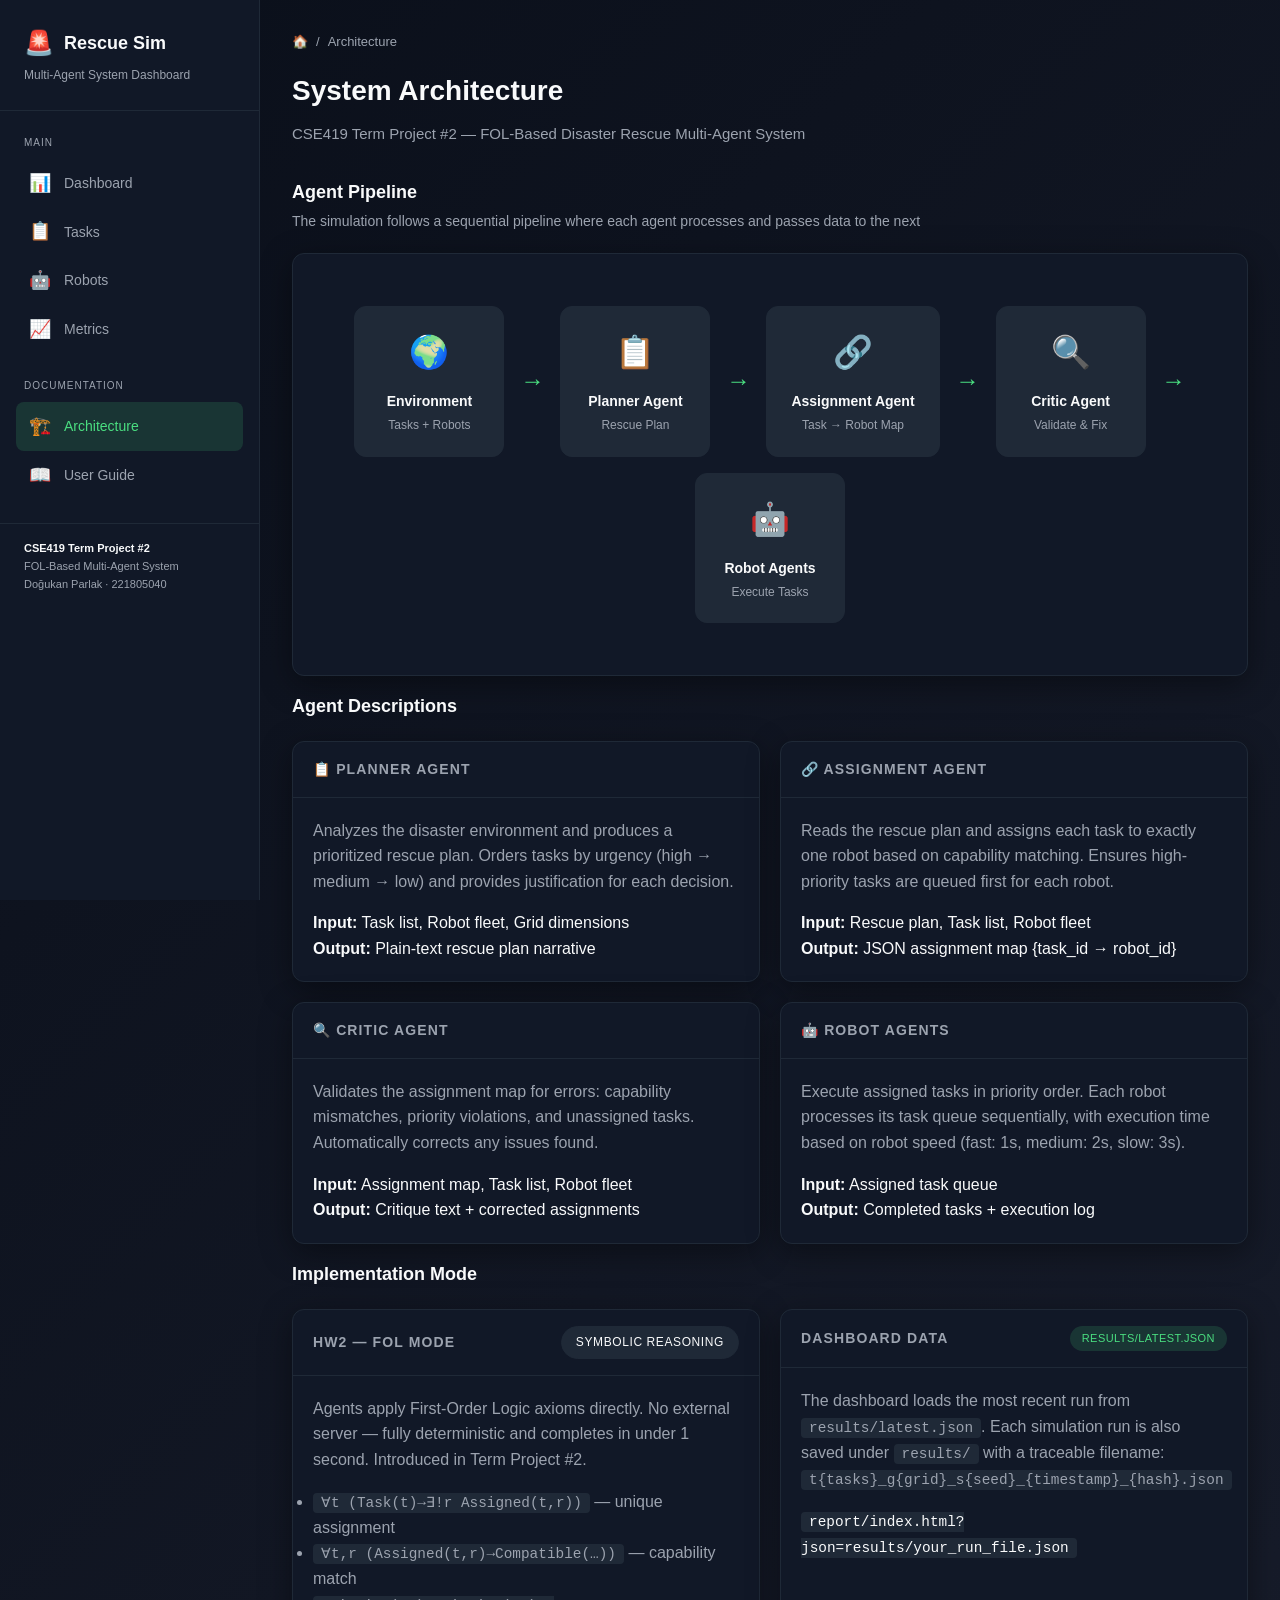
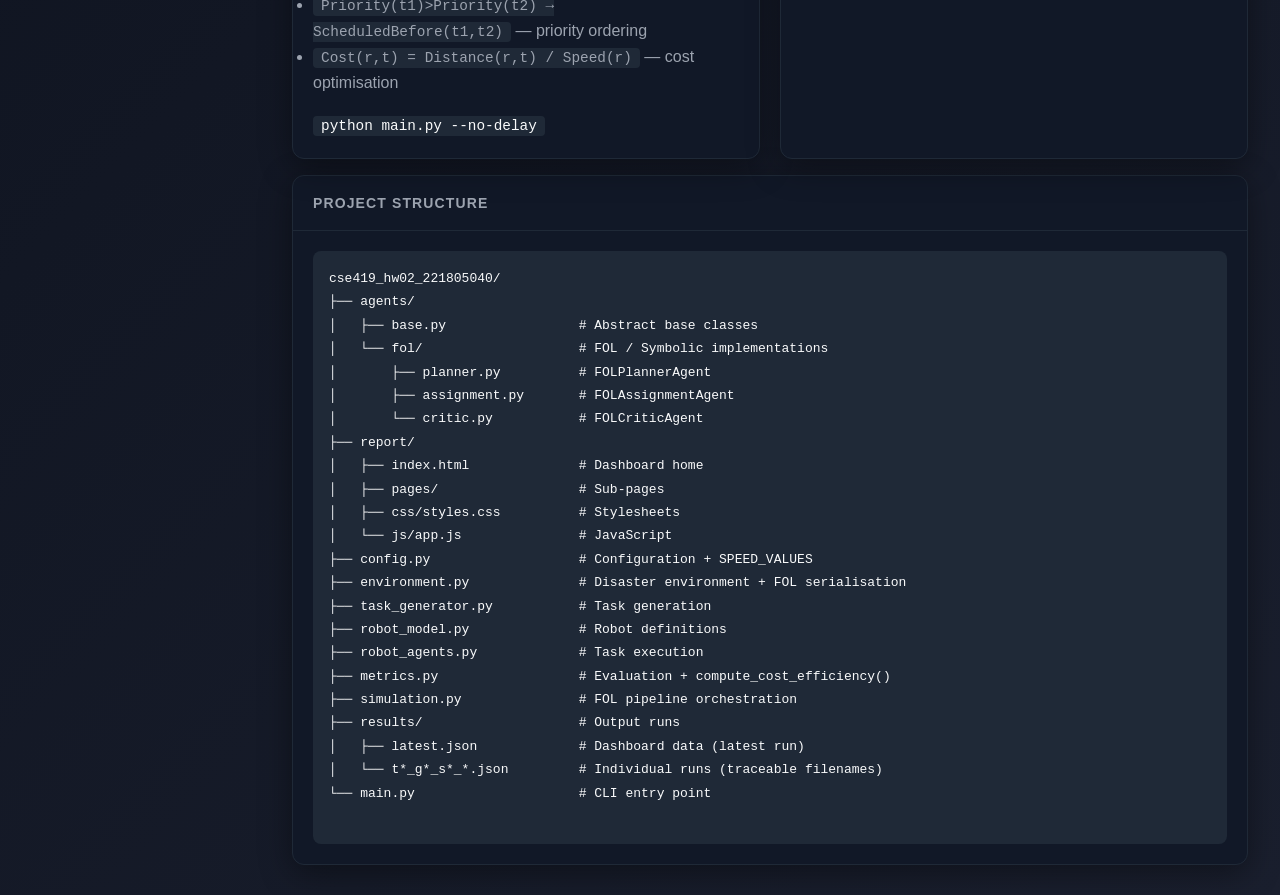
==== report/pages/architecture.html @ d0f4041a "Update: Chrome language settings and window size" ====
<!DOCTYPE html>
<html lang="en">
<head>
  <meta charset="UTF-8">
  <meta name="viewport" content="width=device-width, initial-scale=1.0">
  <title>Architecture — CSE419 Term Project #2</title>
  <link rel="stylesheet" href="../css/styles.css">
</head>
<body>
  <div class="layout">
    <!-- Sidebar Navigation -->
    <aside class="sidebar">
      <div class="sidebar-brand">
        <h1><span class="icon">🚨</span> Rescue Sim</h1>
        <p>Multi-Agent System Dashboard</p>
      </div>

      <nav class="nav-section">
        <div class="nav-section-title">Main</div>
        <a href="../index.html" class="nav-link">
          <span class="icon">📊</span> Dashboard
        </a>
        <a href="tasks.html" class="nav-link">
          <span class="icon">📋</span> Tasks
        </a>
        <a href="robots.html" class="nav-link">
          <span class="icon">🤖</span> Robots
        </a>
        <a href="metrics.html" class="nav-link">
          <span class="icon">📈</span> Metrics
        </a>
      </nav>

      <nav class="nav-section">
        <div class="nav-section-title">Documentation</div>
        <a href="architecture.html" class="nav-link active">
          <span class="icon">🏗️</span> Architecture
        </a>
        <a href="guide.html" class="nav-link">
          <span class="icon">📖</span> User Guide
        </a>
      </nav>

      <div style="padding: 16px 24px; border-top: 1px solid var(--border); margin-top: auto;">
        <p style="font-size: 11px; color: var(--muted); line-height: 1.6;">
          <strong style="color: var(--text);">CSE419 Term Project #2</strong><br>
          FOL-Based Multi-Agent System<br>
          Doğukan Parlak · 221805040
        </p>
      </div>
    </aside>

    <!-- Main Content -->
    <main class="main-content">
      <div class="container">
        <!-- Page Header -->
        <div class="page-header">
          <div class="breadcrumb">
            <a href="../index.html">🏠</a>
            <span>/</span>
            <span>Architecture</span>
          </div>
          <h1>System Architecture</h1>
          <p>CSE419 Term Project #2 — FOL-Based Disaster Rescue Multi-Agent System</p>
        </div>

        <!-- Pipeline Overview -->
        <div class="section-header">
          <h2>Agent Pipeline</h2>
          <p>The simulation follows a sequential pipeline where each agent processes and passes data to the next</p>
        </div>

        <div class="card mb-4">
          <div class="card-body">
            <div class="flow-diagram">
              <div class="flow-step">
                <div class="icon">🌍</div>
                <h4>Environment</h4>
                <p>Tasks + Robots</p>
              </div>
              <div class="flow-arrow">→</div>
              <div class="flow-step">
                <div class="icon">📋</div>
                <h4>Planner Agent</h4>
                <p>Rescue Plan</p>
              </div>
              <div class="flow-arrow">→</div>
              <div class="flow-step">
                <div class="icon">🔗</div>
                <h4>Assignment Agent</h4>
                <p>Task → Robot Map</p>
              </div>
              <div class="flow-arrow">→</div>
              <div class="flow-step">
                <div class="icon">🔍</div>
                <h4>Critic Agent</h4>
                <p>Validate & Fix</p>
              </div>
              <div class="flow-arrow">→</div>
              <div class="flow-step">
                <div class="icon">🤖</div>
                <h4>Robot Agents</h4>
                <p>Execute Tasks</p>
              </div>
            </div>
          </div>
        </div>

        <!-- Agent Descriptions -->
        <div class="section-header">
          <h2>Agent Descriptions</h2>
        </div>

        <div class="grid mb-4">
          <div class="card">
            <div class="card-header">
              <h2>📋 Planner Agent</h2>
            </div>
            <div class="card-body">
              <p class="text-muted">
                Analyzes the disaster environment and produces a prioritized rescue plan.
                Orders tasks by urgency (high → medium → low) and provides justification
                for each decision.
              </p>
              <div class="mt-4">
                <strong>Input:</strong> Task list, Robot fleet, Grid dimensions<br>
                <strong>Output:</strong> Plain-text rescue plan narrative
              </div>
            </div>
          </div>

          <div class="card">
            <div class="card-header">
              <h2>🔗 Assignment Agent</h2>
            </div>
            <div class="card-body">
              <p class="text-muted">
                Reads the rescue plan and assigns each task to exactly one robot
                based on capability matching. Ensures high-priority tasks are
                queued first for each robot.
              </p>
              <div class="mt-4">
                <strong>Input:</strong> Rescue plan, Task list, Robot fleet<br>
                <strong>Output:</strong> JSON assignment map {task_id → robot_id}
              </div>
            </div>
          </div>

          <div class="card">
            <div class="card-header">
              <h2>🔍 Critic Agent</h2>
            </div>
            <div class="card-body">
              <p class="text-muted">
                Validates the assignment map for errors: capability mismatches,
                priority violations, and unassigned tasks. Automatically corrects
                any issues found.
              </p>
              <div class="mt-4">
                <strong>Input:</strong> Assignment map, Task list, Robot fleet<br>
                <strong>Output:</strong> Critique text + corrected assignments
              </div>
            </div>
          </div>

          <div class="card">
            <div class="card-header">
              <h2>🤖 Robot Agents</h2>
            </div>
            <div class="card-body">
              <p class="text-muted">
                Execute assigned tasks in priority order. Each robot processes
                its task queue sequentially, with execution time based on
                robot speed (fast: 1s, medium: 2s, slow: 3s).
              </p>
              <div class="mt-4">
                <strong>Input:</strong> Assigned task queue<br>
                <strong>Output:</strong> Completed tasks + execution log
              </div>
            </div>
          </div>
        </div>

        <!-- Implementation Mode -->
        <div class="section-header">
          <h2>Implementation Mode</h2>
        </div>

        <div class="grid mb-4">
          <div class="card">
            <div class="card-header">
              <h2>HW2 — FOL Mode</h2>
              <span class="pill">Symbolic Reasoning</span>
            </div>
            <div class="card-body">
              <p class="text-muted mb-4">
                Agents apply First-Order Logic axioms directly. No external server — fully
                deterministic and completes in under 1 second. Introduced in Term Project #2.
              </p>
              <ul class="text-muted">
                <li><code>&#x2200;t (Task(t)&#x2192;&#x2203;!r Assigned(t,r))</code> — unique assignment</li>
                <li><code>&#x2200;t,r (Assigned(t,r)&#x2192;Compatible(&#x2026;))</code> — capability match</li>
                <li><code>Priority(t1)&gt;Priority(t2) &#x2192; ScheduledBefore(t1,t2)</code> — priority ordering</li>
                <li><code>Cost(r,t) = Distance(r,t) / Speed(r)</code> — cost optimisation</li>
              </ul>
              <div class="mt-4">
                <code>python main.py --no-delay</code>
              </div>
            </div>
          </div>

          <div class="card">
            <div class="card-header">
              <h2>Dashboard Data</h2>
              <span class="tag tag-success">results/latest.json</span>
            </div>
            <div class="card-body">
              <p class="text-muted mb-4">
                The dashboard loads the most recent run from <code>results/latest.json</code>.
                Each simulation run is also saved under <code>results/</code> with a traceable filename:
                <code>t{tasks}_g{grid}_s{seed}_{timestamp}_{hash}.json</code>
              </p>
              <div class="mt-4">
                <code>report/index.html?json=results/your_run_file.json</code>
              </div>
            </div>
          </div>
        </div>

        <!-- File Structure -->
        <div class="card">
          <div class="card-header">
            <h2>Project Structure</h2>
          </div>
          <div class="card-body">
            <pre style="background: var(--panel-light); padding: 16px; border-radius: 8px; overflow-x: auto; font-size: 13px; line-height: 1.8;">
cse419_hw02_221805040/
├── agents/
│   ├── base.py                 # Abstract base classes
│   └── fol/                    # FOL / Symbolic implementations
│       ├── planner.py          # FOLPlannerAgent
│       ├── assignment.py       # FOLAssignmentAgent
│       └── critic.py           # FOLCriticAgent
├── report/
│   ├── index.html              # Dashboard home
│   ├── pages/                  # Sub-pages
│   ├── css/styles.css          # Stylesheets
│   └── js/app.js               # JavaScript
├── config.py                   # Configuration + SPEED_VALUES
├── environment.py              # Disaster environment + FOL serialisation
├── task_generator.py           # Task generation
├── robot_model.py              # Robot definitions
├── robot_agents.py             # Task execution
├── metrics.py                  # Evaluation + compute_cost_efficiency()
├── simulation.py               # FOL pipeline orchestration
├── results/                    # Output runs
│   ├── latest.json             # Dashboard data (latest run)
│   └── t*_g*_s*_*.json         # Individual runs (traceable filenames)
└── main.py                     # CLI entry point
            </pre>
          </div>
        </div>
      </div>
    </main>
  </div>

  <script src="../js/app.js"></script>
  <script>Dashboard.initPage();</script>
</body>
</html>
---- report/css/styles.css ----
/*
 * Disaster Rescue Multi-Agent System — Dashboard Styles
 * ======================================================
 */

/* ── CSS Variables ─────────────────────────────────────────────────────────── */
:root {
  --bg: #0a0f1a;
  --bg-gradient: linear-gradient(135deg, #0a0f1a 0%, #1a1f2e 100%);
  --panel: #111827;
  --panel-light: #1f2937;
  --accent: #4ade80;
  --accent-soft: rgba(74, 222, 128, 0.15);
  --accent-hover: #22c55e;
  --text: #f9fafb;
  --muted: #9ca3af;
  --border: #1f2937;
  --danger: #fb7185;
  --warning: #fcd34d;
  --info: #38bdf8;
  --radius: 12px;
  --radius-sm: 8px;
  --shadow: 0 8px 32px rgba(0, 0, 0, 0.4);
  --transition: all 0.3s cubic-bezier(0.4, 0, 0.2, 1);
}

/* ── Reset & Base ──────────────────────────────────────────────────────────── */
* {
  box-sizing: border-box;
  margin: 0;
  padding: 0;
}

body {
  font-family: -apple-system, BlinkMacSystemFont, "Segoe UI", Roboto, "Helvetica Neue", Arial, sans-serif;
  background: var(--bg-gradient);
  color: var(--text);
  min-height: 100vh;
  line-height: 1.6;
}

a {
  color: var(--accent);
  text-decoration: none;
  transition: var(--transition);
}

a:hover {
  color: var(--accent-hover);
}

code {
  background: var(--panel-light);
  padding: 2px 8px;
  border-radius: 4px;
  font-family: "Fira Code", "Consolas", monospace;
  font-size: 0.9em;
}

/* ── Layout ────────────────────────────────────────────────────────────────── */
.layout {
  display: flex;
  min-height: 100vh;
}

.sidebar {
  width: 260px;
  background: var(--panel);
  border-right: 1px solid var(--border);
  padding: 24px 0;
  position: fixed;
  height: 100vh;
  overflow-y: auto;
}

.main-content {
  flex: 1;
  margin-left: 260px;
  padding: 32px;
}

.container {
  max-width: 1200px;
  margin: 0 auto;
}

/* ── Sidebar Navigation ────────────────────────────────────────────────────── */
.sidebar-brand {
  padding: 0 24px 24px;
  border-bottom: 1px solid var(--border);
  margin-bottom: 24px;
}

.sidebar-brand h1 {
  font-size: 18px;
  font-weight: 600;
  margin-bottom: 4px;
  display: flex;
  align-items: center;
  gap: 10px;
}

.sidebar-brand h1 .icon {
  font-size: 24px;
}

.sidebar-brand p {
  font-size: 12px;
  color: var(--muted);
}

.nav-section {
  padding: 0 16px;
  margin-bottom: 24px;
}

.nav-section-title {
  font-size: 10px;
  text-transform: uppercase;
  letter-spacing: 0.1em;
  color: var(--muted);
  padding: 0 8px;
  margin-bottom: 8px;
}

.nav-link {
  display: flex;
  align-items: center;
  gap: 12px;
  padding: 10px 12px;
  border-radius: var(--radius-sm);
  color: var(--muted);
  font-size: 14px;
  transition: var(--transition);
}

.nav-link:hover {
  background: var(--panel-light);
  color: var(--text);
}

.nav-link.active {
  background: var(--accent-soft);
  color: var(--accent);
}

.nav-link .icon {
  font-size: 18px;
  width: 24px;
  text-align: center;
}

/* ── Page Header ───────────────────────────────────────────────────────────── */
.page-header {
  margin-bottom: 32px;
}

.page-header h1 {
  font-size: 28px;
  font-weight: 600;
  margin-bottom: 8px;
}

.page-header p {
  color: var(--muted);
  font-size: 15px;
}

.breadcrumb {
  display: flex;
  align-items: center;
  gap: 8px;
  font-size: 13px;
  color: var(--muted);
  margin-bottom: 16px;
}

.breadcrumb a {
  color: var(--muted);
}

.breadcrumb a:hover {
  color: var(--accent);
}

/* ── Status Bar ────────────────────────────────────────────────────────────── */
.status-bar {
  display: flex;
  gap: 12px;
  flex-wrap: wrap;
  margin-bottom: 24px;
}

.pill {
  display: inline-flex;
  align-items: center;
  gap: 6px;
  padding: 6px 14px;
  border-radius: 999px;
  font-size: 12px;
  font-weight: 500;
  text-transform: uppercase;
  letter-spacing: 0.05em;
  background: var(--panel-light);
  border: 1px solid var(--border);
}

.pill-config {
  background: rgba(99, 102, 241, 0.1);
  border-color: rgba(99, 102, 241, 0.3);
  color: #a5b4fc;
}

.pill-accent {
  background: var(--accent-soft);
  border-color: rgba(74, 222, 128, 0.3);
  color: var(--accent);
}

.pill-label {
  color: var(--muted);
  font-weight: 400;
}

/* ── Grid System ───────────────────────────────────────────────────────────── */
.grid {
  display: grid;
  gap: 20px;
  grid-template-columns: repeat(2, 1fr);
}

.grid-3 {
  grid-template-columns: repeat(3, 1fr);
}

.grid-4 {
  grid-template-columns: repeat(4, 1fr);
}

@media (max-width: 1200px) {
  .grid-3, .grid-4 {
    grid-template-columns: repeat(2, 1fr);
  }
}

@media (max-width: 1024px) {
  .sidebar {
    display: none;
  }
  .main-content {
    margin-left: 0;
  }
  .grid, .grid-3, .grid-4 {
    grid-template-columns: 1fr;
  }
}

.full-width {
  grid-column: 1 / -1;
}

/* ── Cards ─────────────────────────────────────────────────────────────────── */
.card {
  background: var(--panel);
  border-radius: var(--radius);
  border: 1px solid var(--border);
  box-shadow: var(--shadow);
  overflow: hidden;
  transition: var(--transition);
}

.card:hover {
  border-color: rgba(74, 222, 128, 0.2);
}

.card-header {
  padding: 16px 20px;
  border-bottom: 1px solid var(--border);
  display: flex;
  justify-content: space-between;
  align-items: center;
}

.card-header h2 {
  font-size: 14px;
  font-weight: 600;
  text-transform: uppercase;
  letter-spacing: 0.08em;
  color: var(--muted);
}

.card-body {
  padding: 20px;
}

.card-footer {
  padding: 16px 20px;
  border-top: 1px solid var(--border);
  background: rgba(0, 0, 0, 0.2);
}

/* ── Tables ────────────────────────────────────────────────────────────────── */
.table-wrapper {
  overflow-x: auto;
  max-height: 400px;
  overflow-y: auto;
}

table {
  width: 100%;
  border-collapse: collapse;
  font-size: 13px;
}

thead {
  position: sticky;
  top: 0;
  background: var(--panel);
  z-index: 1;
}

th {
  text-align: left;
  padding: 12px 16px;
  font-weight: 500;
  color: var(--muted);
  font-size: 11px;
  text-transform: uppercase;
  letter-spacing: 0.06em;
  border-bottom: 1px solid var(--border);
}

td {
  padding: 12px 16px;
  border-bottom: 1px solid rgba(31, 41, 55, 0.5);
}

tbody tr {
  transition: var(--transition);
}

tbody tr:hover {
  background: rgba(255, 255, 255, 0.02);
}

/* ── Tags ──────────────────────────────────────────────────────────────────── */
.tag {
  display: inline-block;
  padding: 4px 12px;
  border-radius: 999px;
  font-size: 11px;
  font-weight: 500;
  text-transform: uppercase;
  letter-spacing: 0.04em;
}

.tag-high {
  background: rgba(251, 113, 133, 0.15);
  color: #fda4af;
}

.tag-medium {
  background: rgba(252, 211, 77, 0.15);
  color: #fde68a;
}

.tag-low {
  background: rgba(56, 189, 248, 0.15);
  color: #7dd3fc;
}

.tag-success {
  background: var(--accent-soft);
  color: var(--accent);
}

/* ── Metrics ───────────────────────────────────────────────────────────────── */
.metrics-grid {
  display: grid;
  grid-template-columns: repeat(2, 1fr);
  gap: 16px;
}

@media (max-width: 600px) {
  .metrics-grid {
    grid-template-columns: 1fr;
  }
}

.metric-card {
  background: var(--panel-light);
  border-radius: var(--radius-sm);
  padding: 16px 20px;
  border: 1px solid var(--border);
  transition: var(--transition);
}

.metric-card:hover {
  border-color: rgba(74, 222, 128, 0.3);
}

.metric-label {
  font-size: 11px;
  color: var(--muted);
  text-transform: uppercase;
  letter-spacing: 0.05em;
  margin-bottom: 8px;
}

.metric-value {
  font-size: 28px;
  font-weight: 600;
  margin-bottom: 12px;
}

.metric-bar {
  height: 6px;
  background: rgba(255, 255, 255, 0.1);
  border-radius: 999px;
  overflow: hidden;
}

.metric-bar-fill {
  height: 100%;
  background: linear-gradient(90deg, #22c55e, #4ade80);
  border-radius: 999px;
  transition: width 0.8s cubic-bezier(0.4, 0, 0.2, 1);
}

/* ── Info Cards ────────────────────────────────────────────────────────────── */
.info-card {
  background: var(--panel-light);
  border-radius: var(--radius);
  padding: 24px;
  border: 1px solid var(--border);
}

.info-card h3 {
  font-size: 16px;
  margin-bottom: 12px;
  display: flex;
  align-items: center;
  gap: 10px;
}

.info-card p {
  color: var(--muted);
  font-size: 14px;
  line-height: 1.7;
}

.info-card ul {
  margin-top: 12px;
  padding-left: 20px;
}

.info-card li {
  color: var(--muted);
  font-size: 14px;
  margin-bottom: 8px;
}

/* ── Alert Boxes ───────────────────────────────────────────────────────────── */
.alert {
  padding: 16px 20px;
  border-radius: var(--radius-sm);
  margin-bottom: 20px;
  display: flex;
  align-items: flex-start;
  gap: 12px;
}

.alert-info {
  background: rgba(56, 189, 248, 0.1);
  border: 1px solid rgba(56, 189, 248, 0.3);
  color: var(--info);
}

.alert-warning {
  background: rgba(252, 211, 77, 0.1);
  border: 1px solid rgba(252, 211, 77, 0.3);
  color: var(--warning);
}

.alert-success {
  background: var(--accent-soft);
  border: 1px solid rgba(74, 222, 128, 0.3);
  color: var(--accent);
}

.alert .icon {
  font-size: 20px;
  flex-shrink: 0;
}

.alert-content {
  flex: 1;
}

.alert-content strong {
  display: block;
  margin-bottom: 4px;
}

/* ── Flow Diagram ──────────────────────────────────────────────────────────── */
.flow-diagram {
  display: flex;
  align-items: center;
  justify-content: center;
  gap: 16px;
  padding: 32px;
  flex-wrap: wrap;
}

.flow-step {
  background: var(--panel-light);
  border: 1px solid var(--border);
  border-radius: var(--radius);
  padding: 20px 24px;
  text-align: center;
  min-width: 150px;
  transition: var(--transition);
}

.flow-step:hover {
  border-color: var(--accent);
  transform: translateY(-2px);
}

.flow-step .icon {
  font-size: 32px;
  margin-bottom: 12px;
}

.flow-step h4 {
  font-size: 14px;
  margin-bottom: 4px;
}

.flow-step p {
  font-size: 12px;
  color: var(--muted);
}

.flow-arrow {
  font-size: 24px;
  color: var(--accent);
}

/* ── Error State ───────────────────────────────────────────────────────────── */
.error-message {
  text-align: center;
  padding: 60px 20px;
  color: var(--muted);
}

.error-message .icon {
  font-size: 48px;
  margin-bottom: 16px;
  color: var(--danger);
}

.error-message h2 {
  font-size: 20px;
  margin-bottom: 8px;
  color: var(--danger);
}

.error-message p {
  font-size: 14px;
  margin-bottom: 16px;
}

/* ── Section Headers ───────────────────────────────────────────────────────── */
.section-header {
  margin-bottom: 20px;
}

.section-header h2 {
  font-size: 18px;
  font-weight: 600;
  margin-bottom: 4px;
}

.section-header p {
  color: var(--muted);
  font-size: 14px;
}

/* ── Utility Classes ───────────────────────────────────────────────────────── */
.text-muted { color: var(--muted); }
.text-accent { color: var(--accent); }
.text-danger { color: var(--danger); }
.text-warning { color: var(--warning); }
.text-info { color: var(--info); }
.text-center { text-align: center; }
.text-sm { font-size: 13px; }
.mt-4 { margin-top: 16px; }
.mb-4 { margin-bottom: 16px; }
.summary-pill {
  font-size: 11px;
  padding: 4px 10px;
  background: var(--panel-light);
  border-radius: 999px;
  color: var(--muted);
}
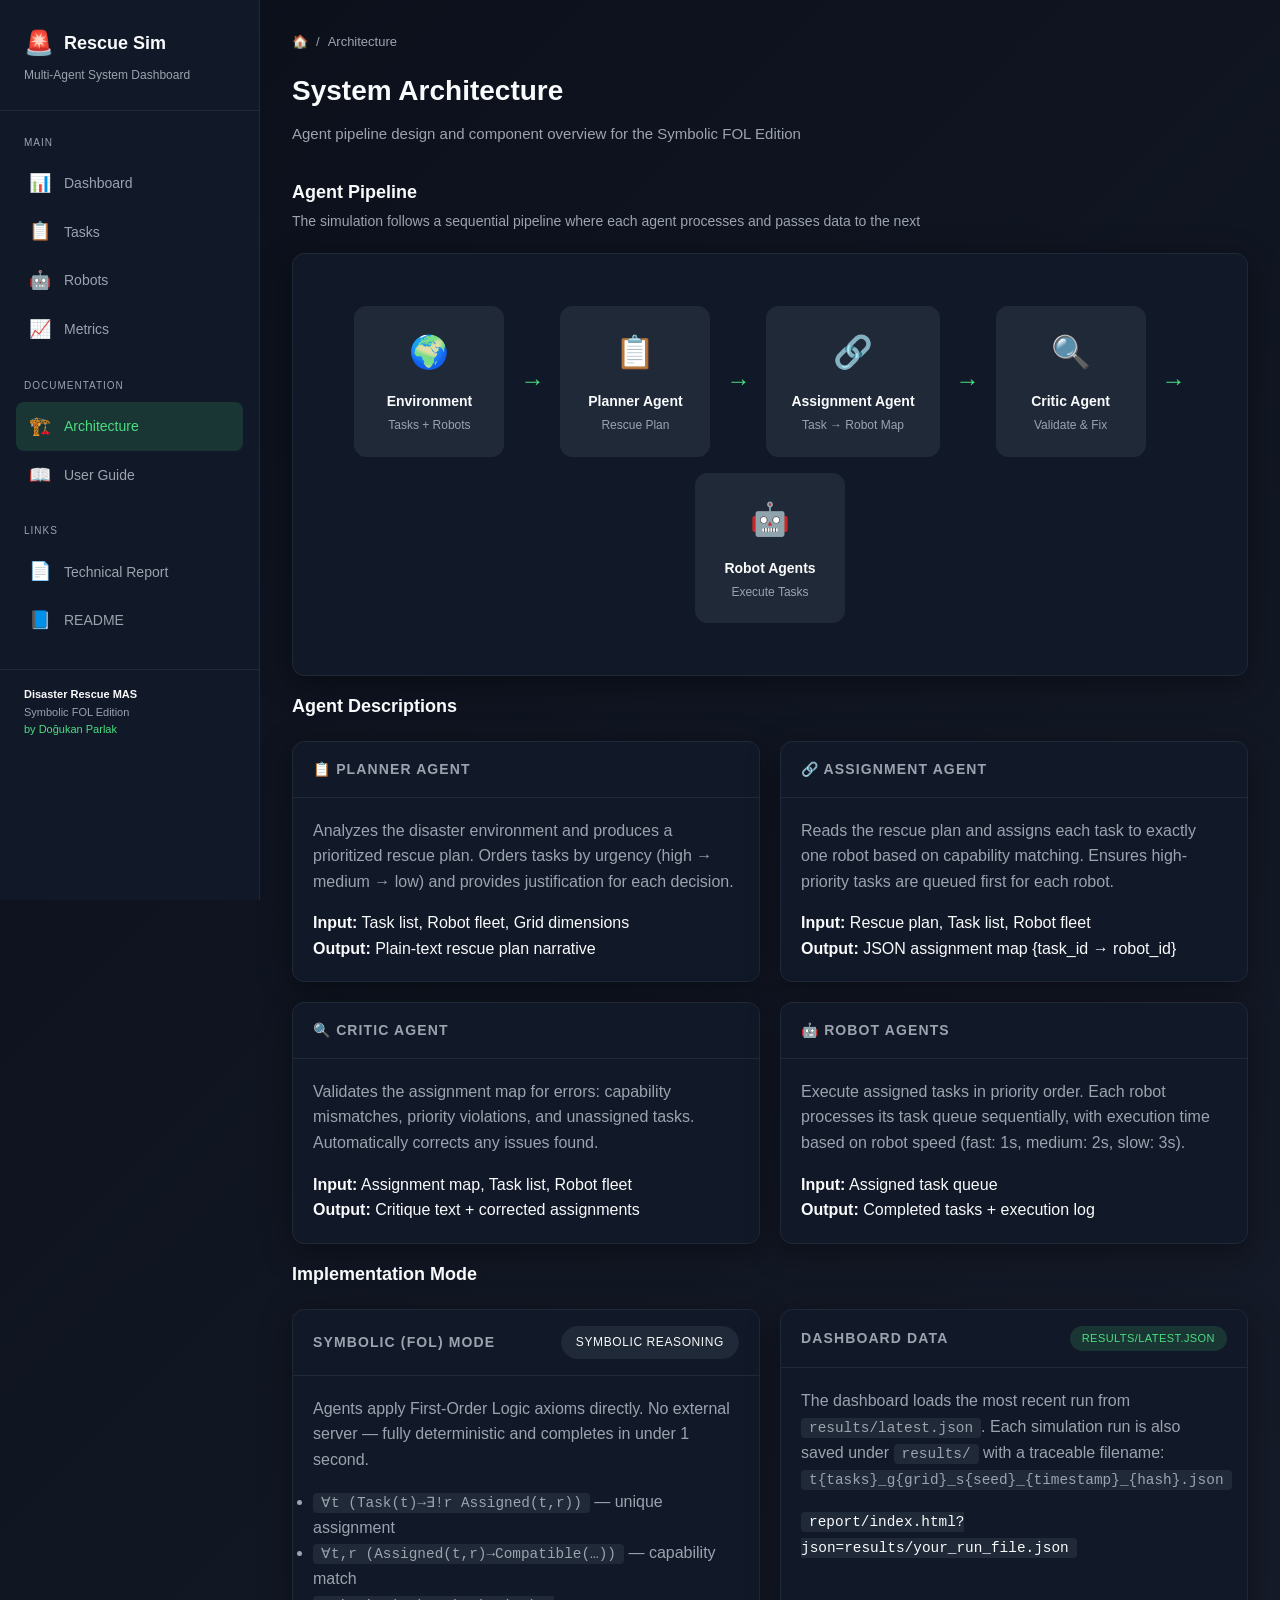
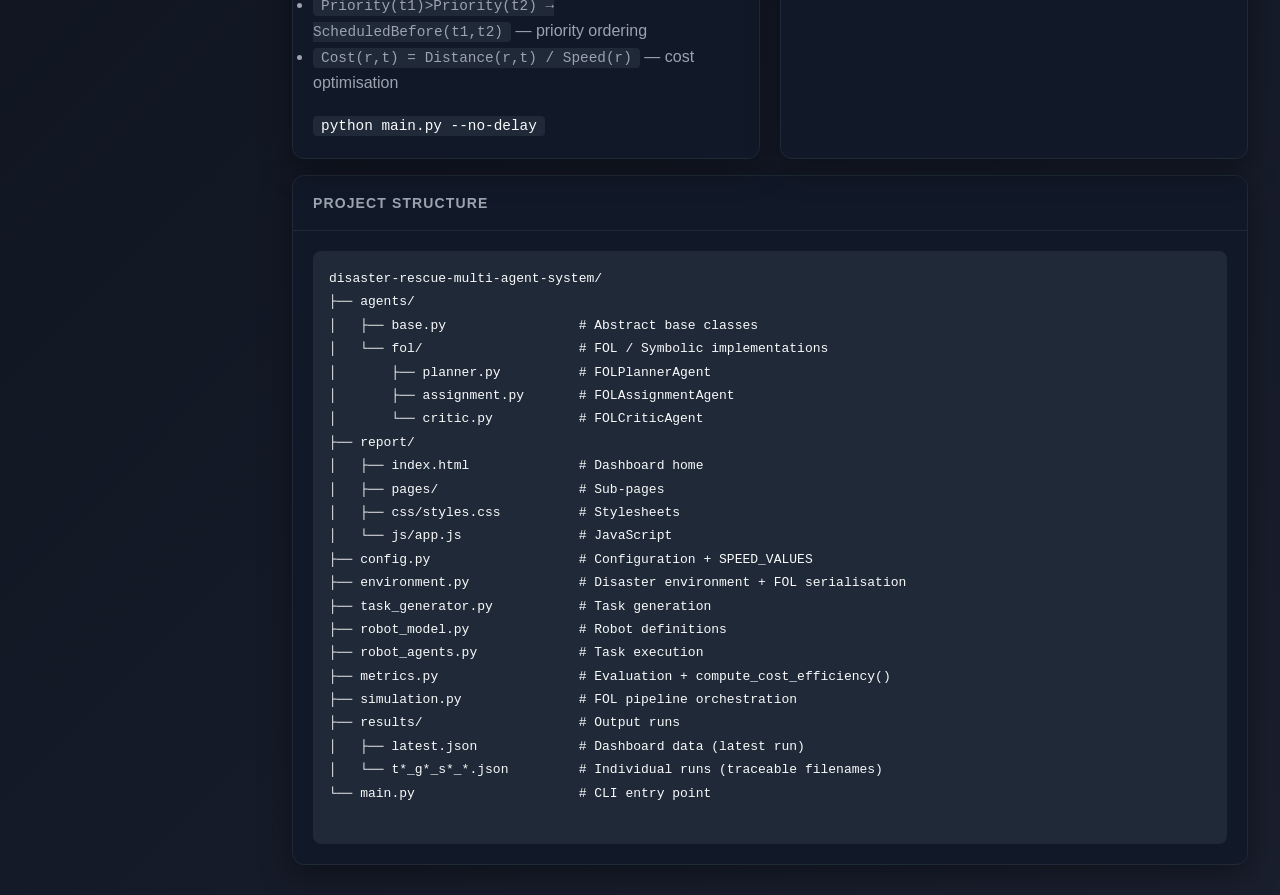
==== commit 8e622c87: "Minor corrections have been made." ====
--- a/report/pages/architecture.html
+++ b/report/pages/architecture.html
@@ -3,7 +3,7 @@
 <head>
   <meta charset="UTF-8">
   <meta name="viewport" content="width=device-width, initial-scale=1.0">
-  <title>Architecture — CSE419 Term Project #2</title>
+  <title>Architecture — Disaster Rescue Multi-Agent System</title>
   <link rel="stylesheet" href="../css/styles.css">
 </head>
 <body>
@@ -41,11 +41,21 @@
         </a>
       </nav>
 
+      <nav class="nav-section">
+        <div class="nav-section-title">Links</div>
+        <a href="../../report.md" class="nav-link" target="_blank">
+          <span class="icon">📄</span> Technical Report
+        </a>
+        <a href="../../README.md" class="nav-link" target="_blank">
+          <span class="icon">📘</span> README
+        </a>
+      </nav>
+
       <div style="padding: 16px 24px; border-top: 1px solid var(--border); margin-top: auto;">
         <p style="font-size: 11px; color: var(--muted); line-height: 1.6;">
-          <strong style="color: var(--text);">CSE419 Term Project #2</strong><br>
-          FOL-Based Multi-Agent System<br>
-          Doğukan Parlak · 221805040
+          <strong style="color: var(--text);">Disaster Rescue MAS</strong><br>
+          Symbolic FOL Edition<br>
+          <span style="color: var(--accent);">by Doğukan Parlak</span>
         </p>
       </div>
     </aside>
@@ -61,7 +71,7 @@
             <span>Architecture</span>
           </div>
           <h1>System Architecture</h1>
-          <p>CSE419 Term Project #2 — FOL-Based Disaster Rescue Multi-Agent System</p>
+          <p>Agent pipeline design and component overview for the Symbolic FOL Edition</p>
         </div>
 
         <!-- Pipeline Overview -->
@@ -189,13 +199,13 @@
         <div class="grid mb-4">
           <div class="card">
             <div class="card-header">
-              <h2>HW2 — FOL Mode</h2>
+              <h2>Symbolic (FOL) Mode</h2>
               <span class="pill">Symbolic Reasoning</span>
             </div>
             <div class="card-body">
               <p class="text-muted mb-4">
                 Agents apply First-Order Logic axioms directly. No external server — fully
-                deterministic and completes in under 1 second. Introduced in Term Project #2.
+                deterministic and completes in under 1 second.
               </p>
               <ul class="text-muted">
                 <li><code>&#x2200;t (Task(t)&#x2192;&#x2203;!r Assigned(t,r))</code> — unique assignment</li>
@@ -234,7 +244,7 @@
           </div>
           <div class="card-body">
             <pre style="background: var(--panel-light); padding: 16px; border-radius: 8px; overflow-x: auto; font-size: 13px; line-height: 1.8;">
-cse419_hw02_221805040/
+disaster-rescue-multi-agent-system/
 ├── agents/
 │   ├── base.py                 # Abstract base classes
 │   └── fol/                    # FOL / Symbolic implementations
